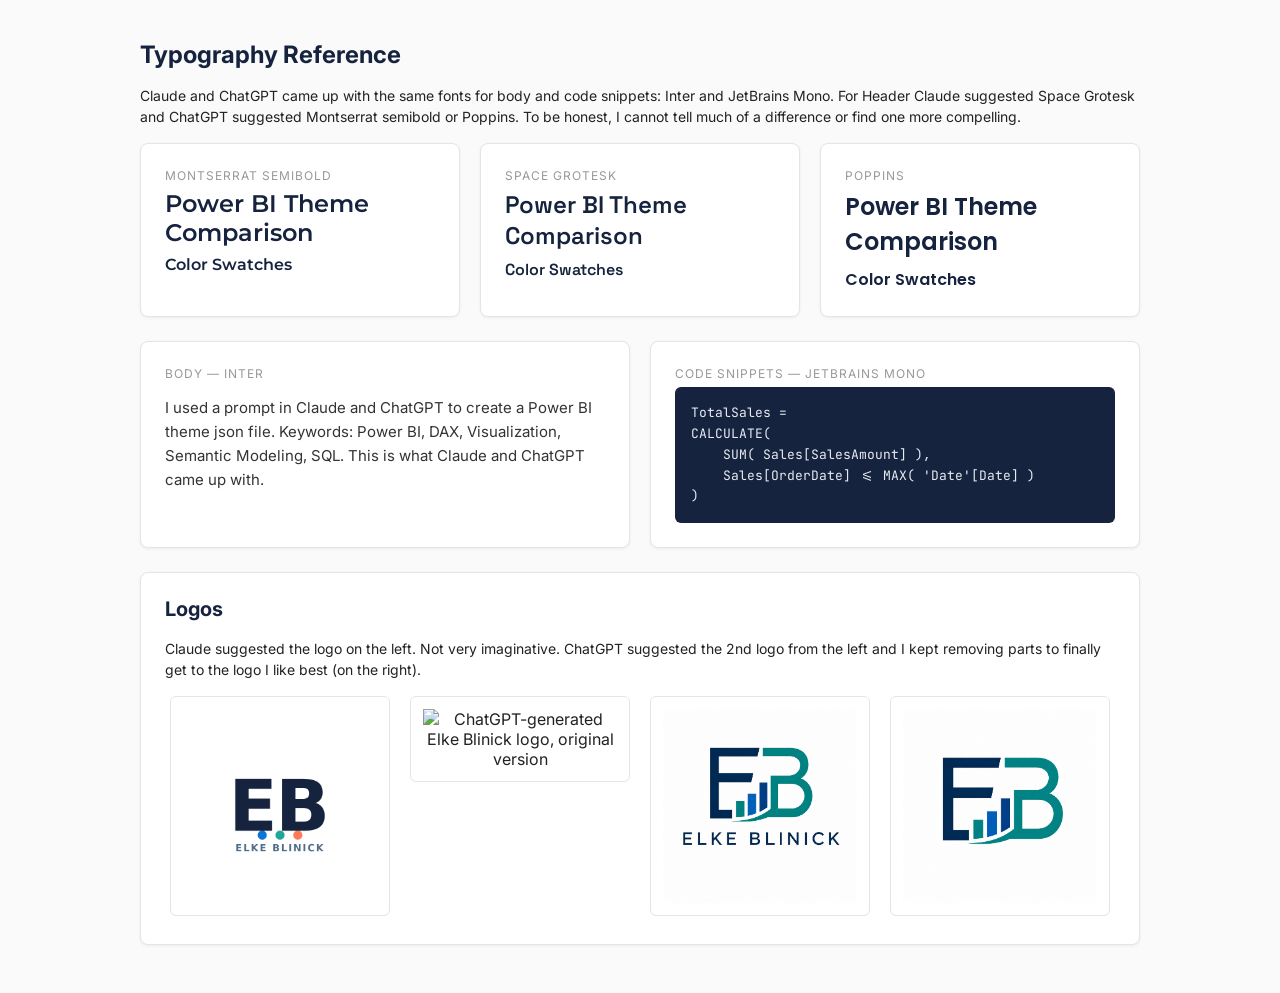
==== Brand_Style_Guide.html @ b0ece5c2 "add files for brand style guide 2nd web page" ====
<!DOCTYPE html>
<html lang="en">
<head>
<meta charset="UTF-8">
<meta name="viewport" content="width=device-width, initial-scale=1.0">
<title>Brand Style Guide — Elke Blinick Brand</title>

<!-- Google Fonts: pull only the weights actually used below -->
<link rel="preconnect" href="https://fonts.googleapis.com">
<link rel="preconnect" href="https://fonts.gstatic.com" crossorigin>
<link href="https://fonts.googleapis.com/css2?family=Inter:wght@400;500&family=JetBrains+Mono:wght@400;500&family=Montserrat:wght@600&family=Poppins:wght@600&family=Space+Grotesk:wght@600&display=swap" rel="stylesheet">

<style>
  body {
    font-family: 'Inter', Arial, sans-serif;
    background: #fafafa;
    color: #222;
    margin: 0;
    padding: 24px;
  }

  .page-wrap {
    max-width: 1000px;
    margin: 0 auto;
  }

  section.block {
    background: #fff;
    border: 1px solid #e5e5e5;
    border-radius: 8px;
    padding: 24px;
    margin-bottom: 24px;
    box-shadow: 0 1px 3px rgba(0,0,0,0.06);
  }

  .flex-row {
    display: flex;
    flex-wrap: wrap;
    gap: 20px;
    margin-bottom: 24px;
  }

  .flex-row .block {
    flex: 1 1 260px;
    min-width: 0;
    margin-bottom: 0;
  }

  .label {
    font-size: 12px;
    text-transform: uppercase;
    letter-spacing: 1px;
    color: #999;
    margin-bottom: 6px;
  }

  /* -- filled-in content text -- */
  .intro-text {
    font-size: 14px;
    line-height: 1.5;
    margin-bottom: 16px;
  }

  /* -- placeholder text -- */
  .placeholder-text {
    color: #999;
    font-style: italic;
    font-size: 13px;
    border: 1px dashed #ccc;
    border-radius: 4px;
    padding: 10px 12px;
    margin: 8px 0 16px;
  }

  /* ---- header font options ---- */
  .font-montserrat {
    font-family: 'Montserrat', Arial, sans-serif;
    font-weight: 600; /* Semibold */
  }

  .font-space-grotesk {
    font-family: 'Space Grotesk', Arial, sans-serif;
    font-weight: 600;
  }

  .font-poppins {
    font-family: 'Poppins', Arial, sans-serif;
    font-weight: 600;
  }

  h1.sample, h2.sample {
    margin: 0;
    color: #16233F;
  }

  h1.sample { font-size: 24px; }
  h2.sample { font-size: 16px; margin-top: 8px; }

  /* ---- body font ---- */
  .font-inter-body {
    font-family: 'Inter', Arial, sans-serif;
    font-weight: 400;
    font-size: 15px;
    line-height: 1.6;
    color: #333;
  }

  /* ---- code font ---- */
  .font-code {
    font-family: 'JetBrains Mono', 'Consolas', monospace;
    font-size: 13px;
    line-height: 1.6;
    background: #16233F;
    color: #E8ECF2;
    padding: 16px;
    border-radius: 6px;
    overflow-x: auto;
    display: block;
    white-space: pre;
  }

  /* ---- logos ---- */
  .logo-row {
    display: flex;
    flex-wrap: wrap;
    gap: 20px;
    justify-content: center;
  }

  figure.logo-figure {
    margin: 0;
    text-align: center;
    flex: 0 1 220px;
  }

  figure.logo-figure img {
    width: 100%;
    max-width: 220px;
    height: auto;
    aspect-ratio: 1 / 1;
    object-fit: contain;
    background: #fff;
    border: 1px solid #e5e5e5;
    border-radius: 6px;
    padding: 12px;
    box-sizing: border-box;
  }

  figure.logo-figure figcaption {
    margin-top: 8px;
    font-size: 12px;
    color: #666;
  }
</style>
</head>
<body>

<div class="page-wrap">

  <h1 style="font-family:'Inter'; font-size:24px; color:#16233F;">Typography Reference</h1>
  <div class="intro-text">
    <p>Claude and ChatGPT came up with the same fonts for body and code snippets: Inter and JetBrains Mono. For Header Claude suggested Space Grotesk and ChatGPT suggested Montserrat semibold or Poppins. To be honest, I cannot tell much of a difference or find one more compelling.</p>
  </div>

  <!-- ================= Header options (side by side) ================= -->
  <div class="flex-row">
    <section class="block">
      <div class="label">Montserrat Semibold</div>
      <h1 class="sample font-montserrat">Power BI Theme Comparison</h1>
      <h2 class="sample font-montserrat">Color Swatches</h2>
    </section>

    <section class="block">
      <div class="label">Space Grotesk</div>
      <h1 class="sample font-space-grotesk">Power BI Theme Comparison</h1>
      <h2 class="sample font-space-grotesk">Color Swatches</h2>
    </section>

    <section class="block">
      <div class="label">Poppins</div>
      <h1 class="sample font-poppins">Power BI Theme Comparison</h1>
      <h2 class="sample font-poppins">Color Swatches</h2>
    </section>
  </div>

  <!-- ================= Body + Code (side by side) ================= -->
  <div class="flex-row">
    <section class="block">
      <div class="label">Body — Inter</div>
      <p class="font-inter-body">
        I used a prompt in Claude and ChatGPT to create a Power BI theme json file. Keywords: Power BI, DAX,
        Visualization, Semantic Modeling, SQL. This is what Claude and ChatGPT came up with.
      </p>
    </section>

    <section class="block">
      <div class="label">Code snippets — JetBrains Mono</div>
      <code class="font-code">TotalSales =
CALCULATE(
    SUM( Sales[SalesAmount] ),
    Sales[OrderDate] &lt;= MAX( 'Date'[Date] )
)</code>
    </section>
  </div>

  <!-- ================= Logos ================= -->
  <section class="block" id="logos">
    <h2 style="font-family:'Inter'; font-size:20px; color:#16233F; margin-top:0;">Logos</h2>
    <div class="intro-text">
      <p>Claude suggested the logo on the left. Not very imaginative. ChatGPT suggested the 2nd logo from the left and I kept removing parts to finally get to the logo I like best (on the right).</p>
    </div>

    <div class="logo-row">
      <figure class="logo-figure">
        <img src="Claude_EB_Logo.jpg" alt="Claude-generated EB monogram logo">
      </figure>

      <figure class="logo-figure">
        <img src="ChatGPT _ElkeBlinick_LogoOrig.png" alt="ChatGPT-generated Elke Blinick logo, original version">
      </figure>

      <figure class="logo-figure">
        <img src="ChatGPT_ElkeBlinick_Logo.png" alt="ChatGPT-generated Elke Blinick logo">
      </figure>

      <figure class="logo-figure">
        <img src="ChatGPT_EB_Logo_noName.png" alt="ChatGPT-generated EB logo without name">
      </figure>
    </div>
  </section>

</div>

</body>
</html>
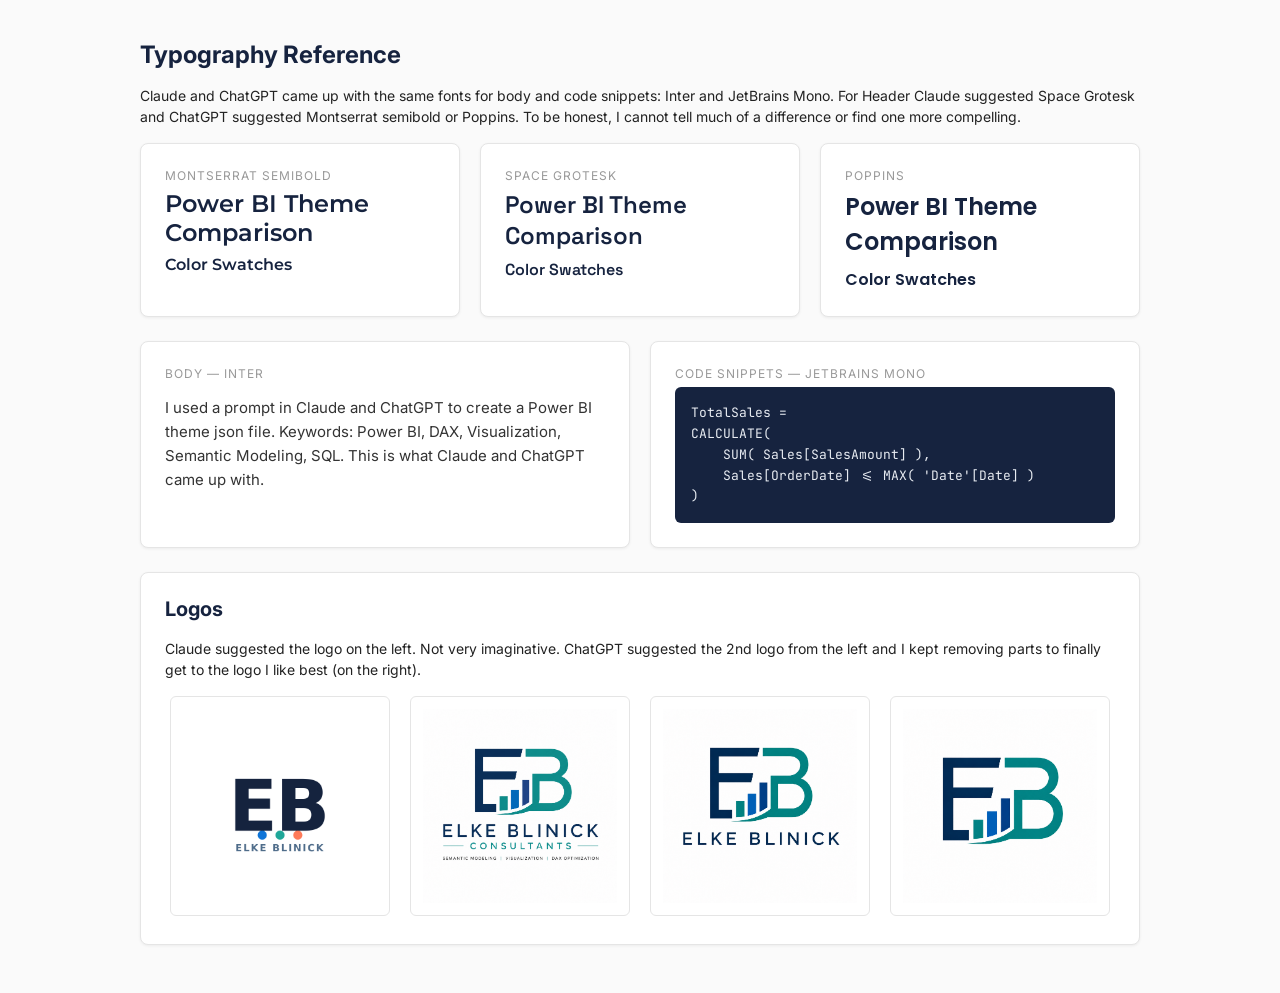
==== commit d2a013a1: "Fix logo image filename in Brand Style Guide fix problem with name" ====
--- a/Brand_Style_Guide.html
+++ b/Brand_Style_Guide.html
@@ -216,7 +216,7 @@
       </figure>
 
       <figure class="logo-figure">
-        <img src="ChatGPT _ElkeBlinick_LogoOrig.png" alt="ChatGPT-generated Elke Blinick logo, original version">
+        <img src="ChatGPT_ElkeBlinick_LogoOrig.png" alt="ChatGPT-generated Elke Blinick logo, original version">
       </figure>
 
       <figure class="logo-figure">
